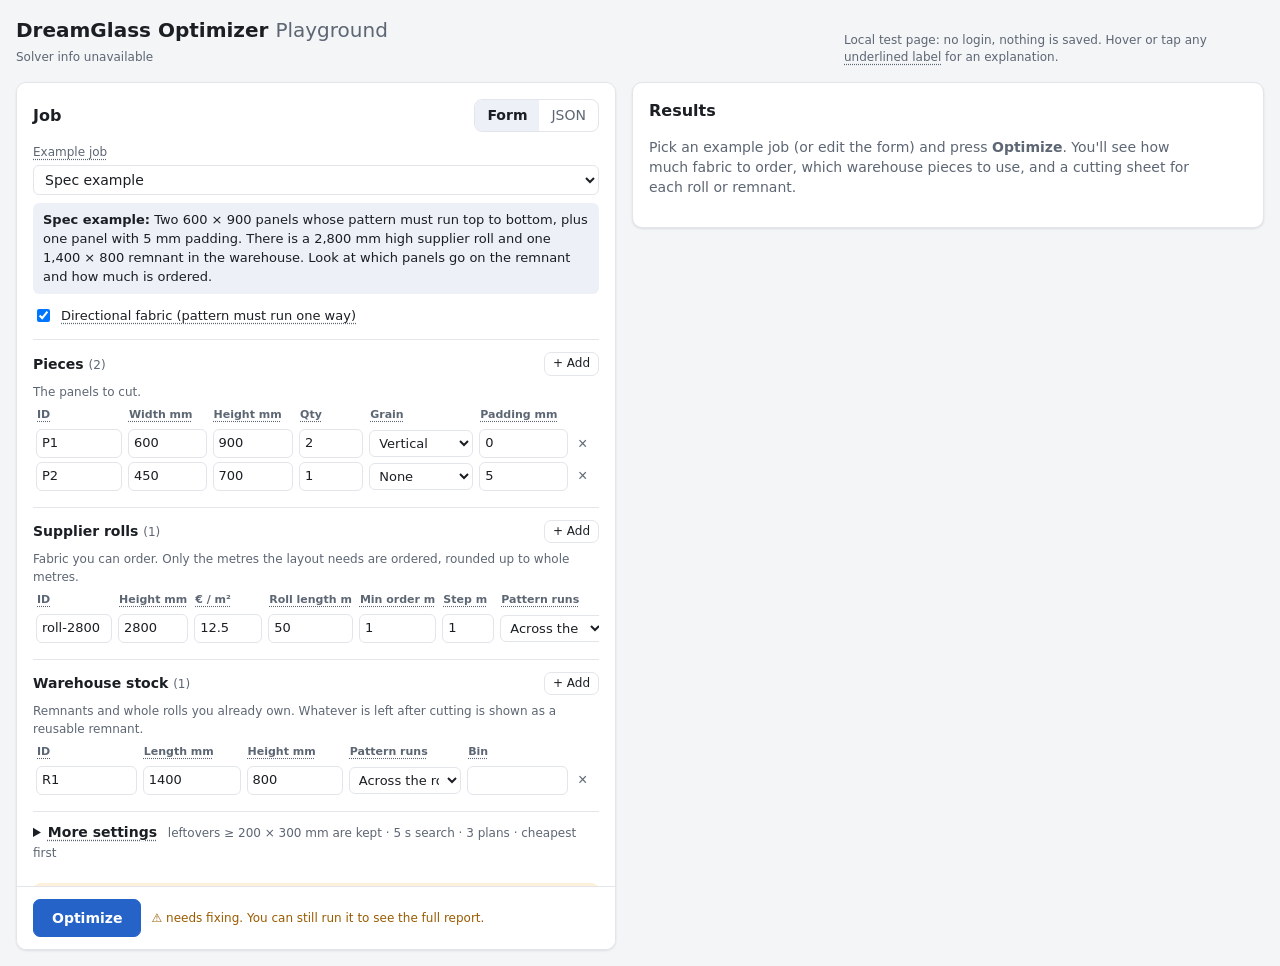
==== src/DreamGlass.Optimizer.Playground/wwwroot/index.html @ d6095e7c "Add DreamGlass optimizer 1.3.3 as the baseline Core library, CLI, playground and tests as delivered " ====
<!doctype html>
<html lang="en">
<head>
  <meta charset="utf-8">
  <meta name="viewport" content="width=device-width, initial-scale=1">
  <title>DreamGlass Optimizer Playground</title>
  <link rel="stylesheet" href="app.css?v=1.3.3">
</head>
<body>
  <header class="top">
    <div>
      <h1>DreamGlass Optimizer <span class="muted">Playground</span></h1>
      <p class="muted small" id="versions">Loading solver info…</p>
    </div>
    <p class="muted small note">Local test page: no login, nothing is saved. Hover or tap any <span class="tipped">underlined label</span> for an explanation.</p>
  </header>

  <main class="app">
    <section class="panel inputs" aria-label="Job input">
      <div class="panel-head">
        <h2>Job</h2>
        <div class="seg" role="tablist">
          <button type="button" class="seg-btn active" data-mode="form">Form</button>
          <button type="button" class="seg-btn" data-mode="json">JSON</button>
        </div>
      </div>

      <label class="field">
        <span id="preset-label">Example job</span>
        <select id="preset"></select>
      </label>
      <p class="preset-note" id="preset-note"></p>

      <div id="form-view"></div>

      <div id="json-view" hidden>
        <textarea id="json-text" spellcheck="false" aria-label="Job JSON"></textarea>
        <div class="row">
          <button type="button" class="btn" id="json-apply">Apply JSON</button>
          <span class="error small" id="json-error"></span>
        </div>
      </div>

      <div id="form-issues" class="form-issues" hidden></div>

      <div class="run-bar">
        <button type="button" class="btn primary" id="run">Optimize</button>
        <button type="button" class="btn" id="cancel" hidden>Cancel</button>
        <span class="muted small" id="run-hint">Runs the real optimiser and its independent checker on the server.</span>
      </div>
    </section>

    <section class="panel results" aria-label="Results" id="results">
      <div class="empty">
        <h2>Results</h2>
        <p class="muted">Pick an example job (or edit the form) and press <b>Optimize</b>. You'll see how much fabric to
          order, which warehouse pieces to use, and a cutting sheet for each roll or remnant.</p>
      </div>
    </section>
  </main>

  <script src="app.js?v=1.3.3"></script>
</body>
</html>
---- src/DreamGlass.Optimizer.Playground/wwwroot/app.css ----
:root {
  --bg: #f4f5f7;
  --panel: #ffffff;
  --ink: #1b1f24;
  --muted: #5d6673;
  --line: #e2e5ea;
  --input: #ffffff;
  --accent: #2563c9;
  --accent-ink: #ffffff;
  --chip: #edf1f7;
  --good: #1d7f47;
  --good-bg: #e4f4ea;
  --warn: #9a5b00;
  --warn-bg: #fdf1dc;
  --bad: #b3261e;
  --bad-bg: #fbe5e3;
  --sel: #eaf1fd;
  --shadow: 0 1px 2px rgba(16, 24, 40, .05), 0 1px 3px rgba(16, 24, 40, .06);
  --tip-bg: #1b1f24;
  --tip-ink: #ffffff;
}

@media (prefers-color-scheme: dark) {
  :root {
    --bg: #101317;
    --panel: #181c22;
    --ink: #e6e9ed;
    --muted: #98a2ae;
    --line: #2a3038;
    --input: #12161b;
    --accent: #5b8ff0;
    --chip: #222932;
    --good: #5fcf8f;
    --good-bg: #173326;
    --warn: #f0b356;
    --warn-bg: #3a2c12;
    --bad: #f08a80;
    --bad-bg: #3b1d1b;
    --sel: #1d2a40;
    --shadow: none;
    --tip-bg: #e6e9ed;
    --tip-ink: #101317;
  }
}

* { box-sizing: border-box; }
html { -webkit-text-size-adjust: 100%; }
body {
  margin: 0;
  background: var(--bg);
  color: var(--ink);
  font: 14px/1.45 system-ui, -apple-system, "Segoe UI", Roboto, sans-serif;
}

h1 { font-size: 20px; margin: 0; }
h2 { font-size: 16px; margin: 0; }
h3 { font-size: 14px; margin: 0 0 8px; }
.muted { color: var(--muted); font-weight: 400; }
.small { font-size: 12px; }
.error { color: var(--bad); }

.top {
  display: flex;
  flex-wrap: wrap;
  gap: 8px 24px;
  align-items: flex-end;
  justify-content: space-between;
  padding: 16px 16px 0;
}
.top p { margin: 4px 0 0; }
.top .note { max-width: 420px; }

.app {
  display: grid;
  grid-template-columns: minmax(0, 600px) minmax(0, 1fr);
  gap: 16px;
  padding: 16px;
  align-items: start;
}
@media (max-width: 1100px) {
  .app { grid-template-columns: minmax(0, 1fr); }
}

.panel {
  background: var(--panel);
  border: 1px solid var(--line);
  border-radius: 10px;
  box-shadow: var(--shadow);
  padding: 16px;
  min-width: 0;
}
.inputs { position: sticky; top: 16px; max-height: calc(100vh - 32px); overflow: auto; }
@media (max-width: 1100px) { .inputs { position: static; max-height: none; } }

.panel-head { display: flex; align-items: center; justify-content: space-between; margin-bottom: 12px; }

.seg { display: inline-flex; border: 1px solid var(--line); border-radius: 8px; overflow: hidden; }
.seg-btn { border: 0; background: transparent; color: var(--muted); padding: 5px 12px; font: inherit; cursor: pointer; }
.seg-btn.active { background: var(--chip); color: var(--ink); font-weight: 600; }

.field { display: grid; gap: 4px; margin-bottom: 8px; }
.field > span { font-size: 12px; color: var(--muted); }
.fields { display: grid; grid-template-columns: repeat(auto-fit, minmax(130px, 1fr)); gap: 8px 12px; }
.check { display: flex; align-items: center; gap: 8px; font-size: 13px; margin: 4px 0 8px; }

input, select, textarea {
  font: inherit;
  color: var(--ink);
  background: var(--input);
  border: 1px solid var(--line);
  border-radius: 6px;
  padding: 5px 7px;
  min-width: 0;
  width: 100%;
}
input[type="checkbox"] { width: auto; }
input:focus, select:focus, textarea:focus { outline: 2px solid var(--accent); outline-offset: -1px; border-color: transparent; }
input.bad { border-color: var(--bad); background: var(--bad-bg); }
textarea { width: 100%; min-height: 420px; font: 12px/1.45 ui-monospace, SFMono-Regular, Menlo, Consolas, monospace; resize: vertical; }

.preset-note { margin: 0 0 12px; padding: 8px 10px; background: var(--chip); border-radius: 6px; font-size: 13px; }
.hint { margin: 0 0 6px; }
.warn-text { color: var(--warn); }

/* explanations: dotted underline + one floating tooltip */
.tipped { text-decoration: underline dotted; text-decoration-color: var(--muted); text-underline-offset: 3px; cursor: help; }
.tipped:focus-visible, .chip[data-tip]:focus-visible, .pill[data-tip]:focus-visible { outline: 2px solid var(--accent); outline-offset: 2px; border-radius: 3px; }
.chip[data-tip], .pill[data-tip] { cursor: help; }
.tooltip {
  position: fixed; z-index: 50; pointer-events: none;
  background: var(--tip-bg); color: var(--tip-ink);
  font-size: 12.5px; line-height: 1.4; padding: 7px 10px; border-radius: 7px;
  box-shadow: 0 4px 14px rgba(0, 0, 0, .25);
}
.tooltip[hidden] { display: none; }

/* pre-check: problems shown on the row before running */
table.edit tr.has-issue td { background: var(--warn-bg); }
table.edit tr.has-issue td:first-child { box-shadow: inset 3px 0 0 var(--warn); }
tr.issue-row td { padding: 0 3px 6px; background: var(--warn-bg); }
.issue { font-size: 12.5px; color: var(--ink); padding: 6px 8px; }
.issue .muted { margin-top: 2px; }
.form-issues { margin-top: 12px; background: var(--warn-bg); border-radius: 8px; }
.form-issues ul { margin: 4px 0 0; padding-left: 18px; }

details.more { margin-top: 14px; border-top: 1px solid var(--line); padding-top: 10px; }
details.more > summary { font-weight: 600; }
details.more > summary .muted { font-weight: 400; margin-left: 6px; }
details.more h4 { font-size: 12px; text-transform: uppercase; letter-spacing: .04em; color: var(--muted); margin: 14px 0 6px; }

fieldset { border: 0; border-top: 1px solid var(--line); margin: 14px 0 0; padding: 12px 0 0; min-width: 0; }
legend { font-weight: 600; padding: 0 6px 0 0; }
.legend-row { display: flex; justify-content: space-between; align-items: center; margin-bottom: 8px; }

.table-wrap { overflow-x: auto; }
table { border-collapse: collapse; width: 100%; }
table.edit th { font-size: 11px; font-weight: 600; color: var(--muted); text-align: left; padding: 0 4px 4px; white-space: nowrap; }
table.edit td { padding: 2px 3px; }
table.edit input, table.edit select { padding: 4px 5px; font-size: 13px; }
table.edit td.del { width: 28px; }
table.edit select { min-width: 104px; }
table.edit input[data-t="str"], table.edit input[data-t="optstr"] { min-width: 76px; }
table.edit input[data-t="int"], table.edit input[data-t="optint"] { min-width: 52px; }
table.edit input[data-t="num"], table.edit input[data-t="optnum"] { min-width: 68px; }
.nowrap { white-space: nowrap; }

.btn {
  font: inherit;
  border: 1px solid var(--line);
  background: var(--panel);
  color: var(--ink);
  border-radius: 7px;
  padding: 6px 12px;
  cursor: pointer;
  white-space: nowrap;
}
.btn:hover { border-color: var(--muted); }
.btn.primary { background: var(--accent); border-color: var(--accent); color: var(--accent-ink); font-weight: 600; padding: 8px 18px; }
.btn.primary:disabled { opacity: .6; cursor: progress; }
.btn.small { padding: 2px 8px; font-size: 12px; }
.icon-btn { border: 0; background: transparent; color: var(--muted); cursor: pointer; font-size: 16px; line-height: 1; padding: 4px; }
.icon-btn:hover { color: var(--bad); }

.row { display: flex; gap: 10px; align-items: center; flex-wrap: wrap; margin-top: 8px; }
.run-bar {
  position: sticky;
  bottom: -16px;
  margin: 16px -16px -16px;
  padding: 12px 16px;
  background: var(--panel);
  border-top: 1px solid var(--line);
  display: flex;
  gap: 10px;
  align-items: center;
  flex-wrap: wrap;
  border-radius: 0 0 10px 10px;
}

/* results */
.empty p { max-width: 560px; }
.banner { display: flex; flex-wrap: wrap; align-items: center; gap: 8px 14px; margin-bottom: 12px; }
.pill { display: inline-flex; align-items: center; gap: 6px; border-radius: 999px; padding: 3px 10px; font-weight: 600; font-size: 13px; }
.pill.good { background: var(--good-bg); color: var(--good); }
.pill.warn { background: var(--warn-bg); color: var(--warn); }
.pill.bad { background: var(--bad-bg); color: var(--bad); }
.pill.neutral { background: var(--chip); color: var(--ink); }
.more-chip { font-weight: 600; }
.chip { display: inline-block; background: var(--chip); border-radius: 999px; padding: 1px 8px; font-size: 12px; margin: 1px 4px 1px 0; white-space: nowrap; }

.callout { border-radius: 8px; padding: 10px 12px; margin: 10px 0; font-size: 13px; }
.callout.bad { background: var(--bad-bg); }
.callout.warn { background: var(--warn-bg); }
.callout ul { margin: 6px 0 0; padding-left: 18px; }
.callout li + li { margin-top: 6px; }
code { font: 12px ui-monospace, SFMono-Regular, Menlo, Consolas, monospace; background: var(--chip); padding: 1px 4px; border-radius: 4px; }

.diag { display: flex; flex-wrap: wrap; gap: 6px 18px; font-size: 12px; color: var(--muted); margin: 6px 0 14px; }
.diag b { color: var(--ink); font-weight: 600; }

table.compare { font-size: 13px; margin-bottom: 16px; }
table.compare th { text-align: left; font-size: 11px; color: var(--muted); font-weight: 600; padding: 6px 8px; border-bottom: 1px solid var(--line); white-space: nowrap; }
table.compare td { padding: 8px; border-bottom: 1px solid var(--line); vertical-align: top; }
table.compare td:nth-child(2) { min-width: 150px; max-width: 240px; }
table.compare td.num, table.compare th.num { text-align: right; font-variant-numeric: tabular-nums; white-space: nowrap; }
table.compare tbody tr { cursor: pointer; }
table.compare tbody tr:hover { background: var(--chip); }
table.compare tbody tr.selected { background: var(--sel); }

.card { border: 1px solid var(--line); border-radius: 10px; padding: 14px; margin-bottom: 14px; }
.card-head { display: flex; flex-wrap: wrap; gap: 8px 12px; align-items: center; justify-content: space-between; margin-bottom: 10px; }
.lead { font-size: 15px; margin: 0 0 6px; }

.metrics { display: grid; grid-template-columns: repeat(auto-fill, minmax(150px, 1fr)); gap: 10px; margin: 12px 0; }
.metric { background: var(--chip); border-radius: 8px; padding: 8px 10px; }
.metric .k { font-size: 11px; color: var(--muted); }
.metric .v { font-size: 16px; font-weight: 600; font-variant-numeric: tabular-nums; }

.sheets { margin-top: 18px; }
.sheets-h { margin: 0 0 8px; display: flex; align-items: baseline; flex-wrap: wrap; gap: 4px 0; }
.step {
  display: inline-grid; place-items: center; width: 22px; height: 22px; margin-right: 8px;
  border-radius: 50%; background: var(--accent); color: var(--accent-ink); font-size: 12px; font-weight: 700;
  align-self: center;
}
.sheet-note { margin: 0; padding: 10px 12px; border: 1px dashed var(--line); border-radius: 8px; }
.sheets-h .muted { font-weight: 400; margin-left: 6px; }
.prints { display: grid; grid-template-columns: minmax(0, 1fr); gap: 14px; }
.print { position: relative; margin: 0; border: 1px solid var(--line); border-radius: 8px; background: #fff; overflow: hidden; }
/* Whole sheet fits on screen as an overview (long rolls get narrower); "Open full size" shows every label. */
.print svg { display: block; width: 100%; height: auto; max-height: 78vh; }
.print { cursor: zoom-in; }
.print.zoomed { cursor: zoom-out; max-height: 85vh; overflow: auto; }
.print.zoomed svg { max-height: none; }
.print .open { position: absolute; top: 8px; right: 8px; background: #fff; color: #1b1f24; border-color: #d0d5dc; }

details { border-top: 1px solid var(--line); padding: 8px 0; }
details > summary { cursor: pointer; font-weight: 600; }
table.data { font-size: 12px; margin-top: 8px; }
table.data th { text-align: left; color: var(--muted); font-weight: 600; padding: 4px 6px; border-bottom: 1px solid var(--line); white-space: nowrap; }
table.data td { padding: 4px 6px; border-bottom: 1px solid var(--line); font-variant-numeric: tabular-nums; }

.spinner { width: 18px; height: 18px; border: 2px solid var(--line); border-top-color: var(--accent); border-radius: 50%; animation: spin .8s linear infinite; }
@keyframes spin { to { transform: rotate(360deg); } }
.loading { display: flex; align-items: center; gap: 10px; }

/* plan summary: what to order + what to take from the warehouse */
.summary { display: grid; grid-template-columns: minmax(0, 3fr) minmax(0, 2fr); gap: 12px; margin: 4px 0 10px; }
@media (max-width: 700px) { .summary { grid-template-columns: minmax(0, 1fr); } }
.box { border: 1px solid var(--line); border-radius: 10px; padding: 12px 14px; }
.box.order { border: 2px solid var(--accent); }
.box.order.none { border-color: var(--good); }
.box-k { font-size: 11px; text-transform: uppercase; letter-spacing: .04em; color: var(--muted); font-weight: 600; }
.box-v { font-size: 30px; font-weight: 700; line-height: 1.15; }
.box-v.small-v { font-size: 20px; }
.box.order.none .box-v { color: var(--good); }
.box-sub { font-size: 12px; color: var(--muted); margin-bottom: 6px; }
.box-calc { font-size: 13px; display: grid; gap: 3px; }
.stock-list { margin: 6px 0 0; padding-left: 18px; font-size: 13px; }
.stock-list li + li { margin-top: 4px; }
.badges { display: flex; flex-wrap: wrap; gap: 6px; }
details.tech { margin-top: 16px; }
details.tech > summary { color: var(--muted); font-weight: 600; }
table.kv { width: auto; margin-bottom: 10px; }
table.kv th { text-align: left; padding-right: 16px; }
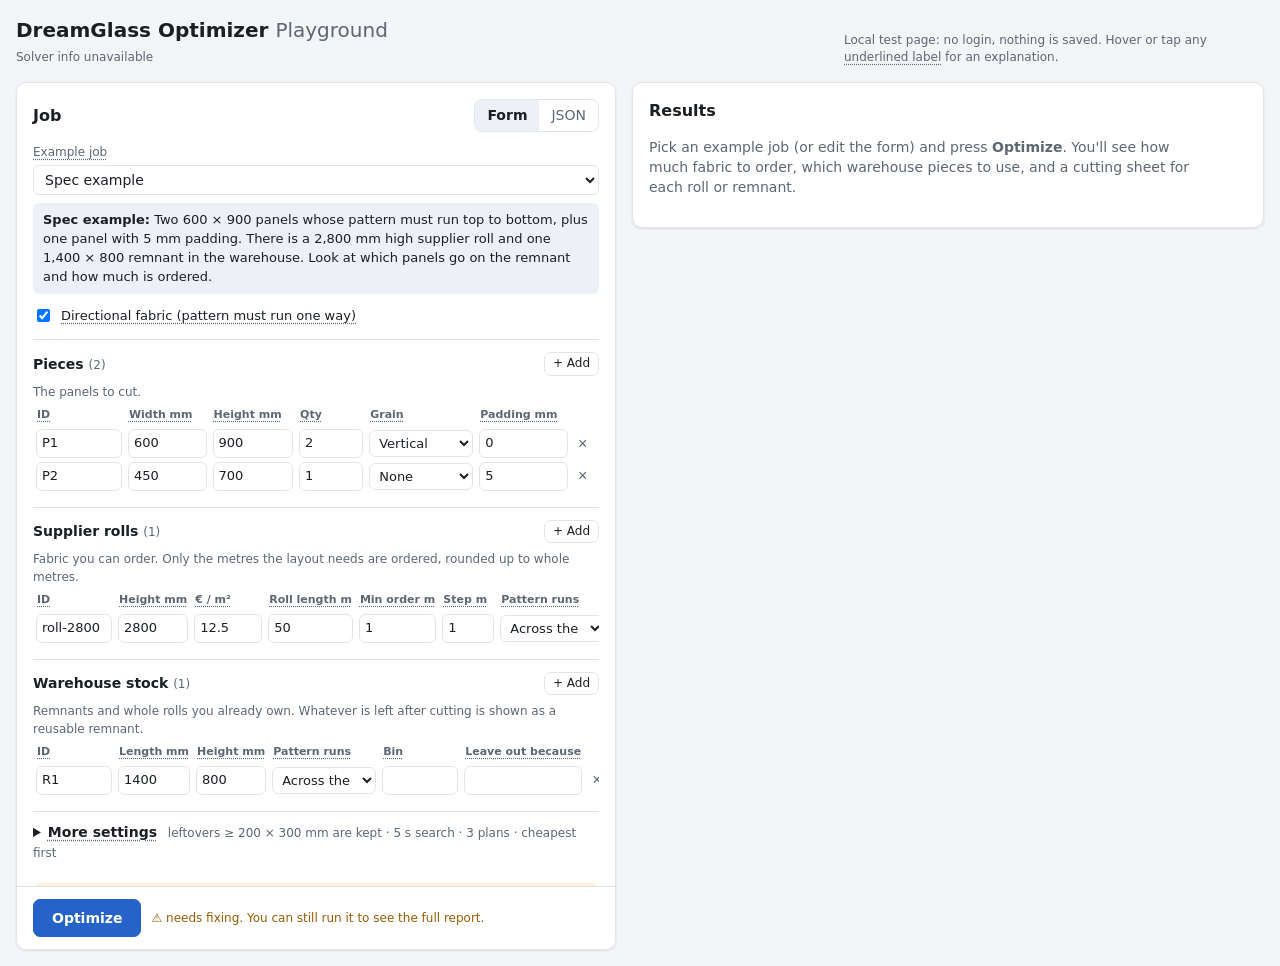
==== commit 333a4990: "Printable cut plan, shared transforms, honest labels in the playground - CutPlanDocument: one HTML d" ====
--- a/src/DreamGlass.Optimizer.Playground/wwwroot/index.html
+++ b/src/DreamGlass.Optimizer.Playground/wwwroot/index.html
@@ -4,7 +4,7 @@
   <meta charset="utf-8">
   <meta name="viewport" content="width=device-width, initial-scale=1">
   <title>DreamGlass Optimizer Playground</title>
-  <link rel="stylesheet" href="app.css?v=1.3.3">
+  <link rel="stylesheet" href="app.css?v=1.4.0">
 </head>
 <body>
   <header class="top">
@@ -50,6 +50,7 @@
       </div>
     </section>
 
+    <p id="run-status" class="sr-only" role="status" aria-live="polite"></p>
     <section class="panel results" aria-label="Results" id="results">
       <div class="empty">
         <h2>Results</h2>
@@ -59,6 +60,6 @@
     </section>
   </main>
 
-  <script src="app.js?v=1.3.3"></script>
+  <script src="app.js?v=1.4.0"></script>
 </body>
 </html>
--- a/src/DreamGlass.Optimizer.Playground/wwwroot/app.css
+++ b/src/DreamGlass.Optimizer.Playground/wwwroot/app.css
@@ -282,3 +282,10 @@
 details.tech > summary { color: var(--muted); font-weight: 600; }
 table.kv { width: auto; margin-bottom: 10px; }
 table.kv th { text-align: left; padding-right: 16px; }
+
+/* Screen-reader-only text (status messages). */
+.sr-only { position: absolute; width: 1px; height: 1px; padding: 0; margin: -1px; overflow: hidden; clip: rect(0 0 0 0); white-space: nowrap; border: 0; }
+/* Table ↔ drawing highlight: a thick outline plus colour, so it does not rely on colour alone. */
+.print [data-piece].hl { fill: #ffd54f; stroke: #000; stroke-width: 3; }
+.print [data-cut].hl line { stroke-width: 5; }
+tr[data-piece].hl, tr[data-cut].hl, tr[data-piece]:focus-visible, tr[data-cut]:focus-visible { outline: 2px solid var(--accent); outline-offset: -2px; background: #fff7d6; }
